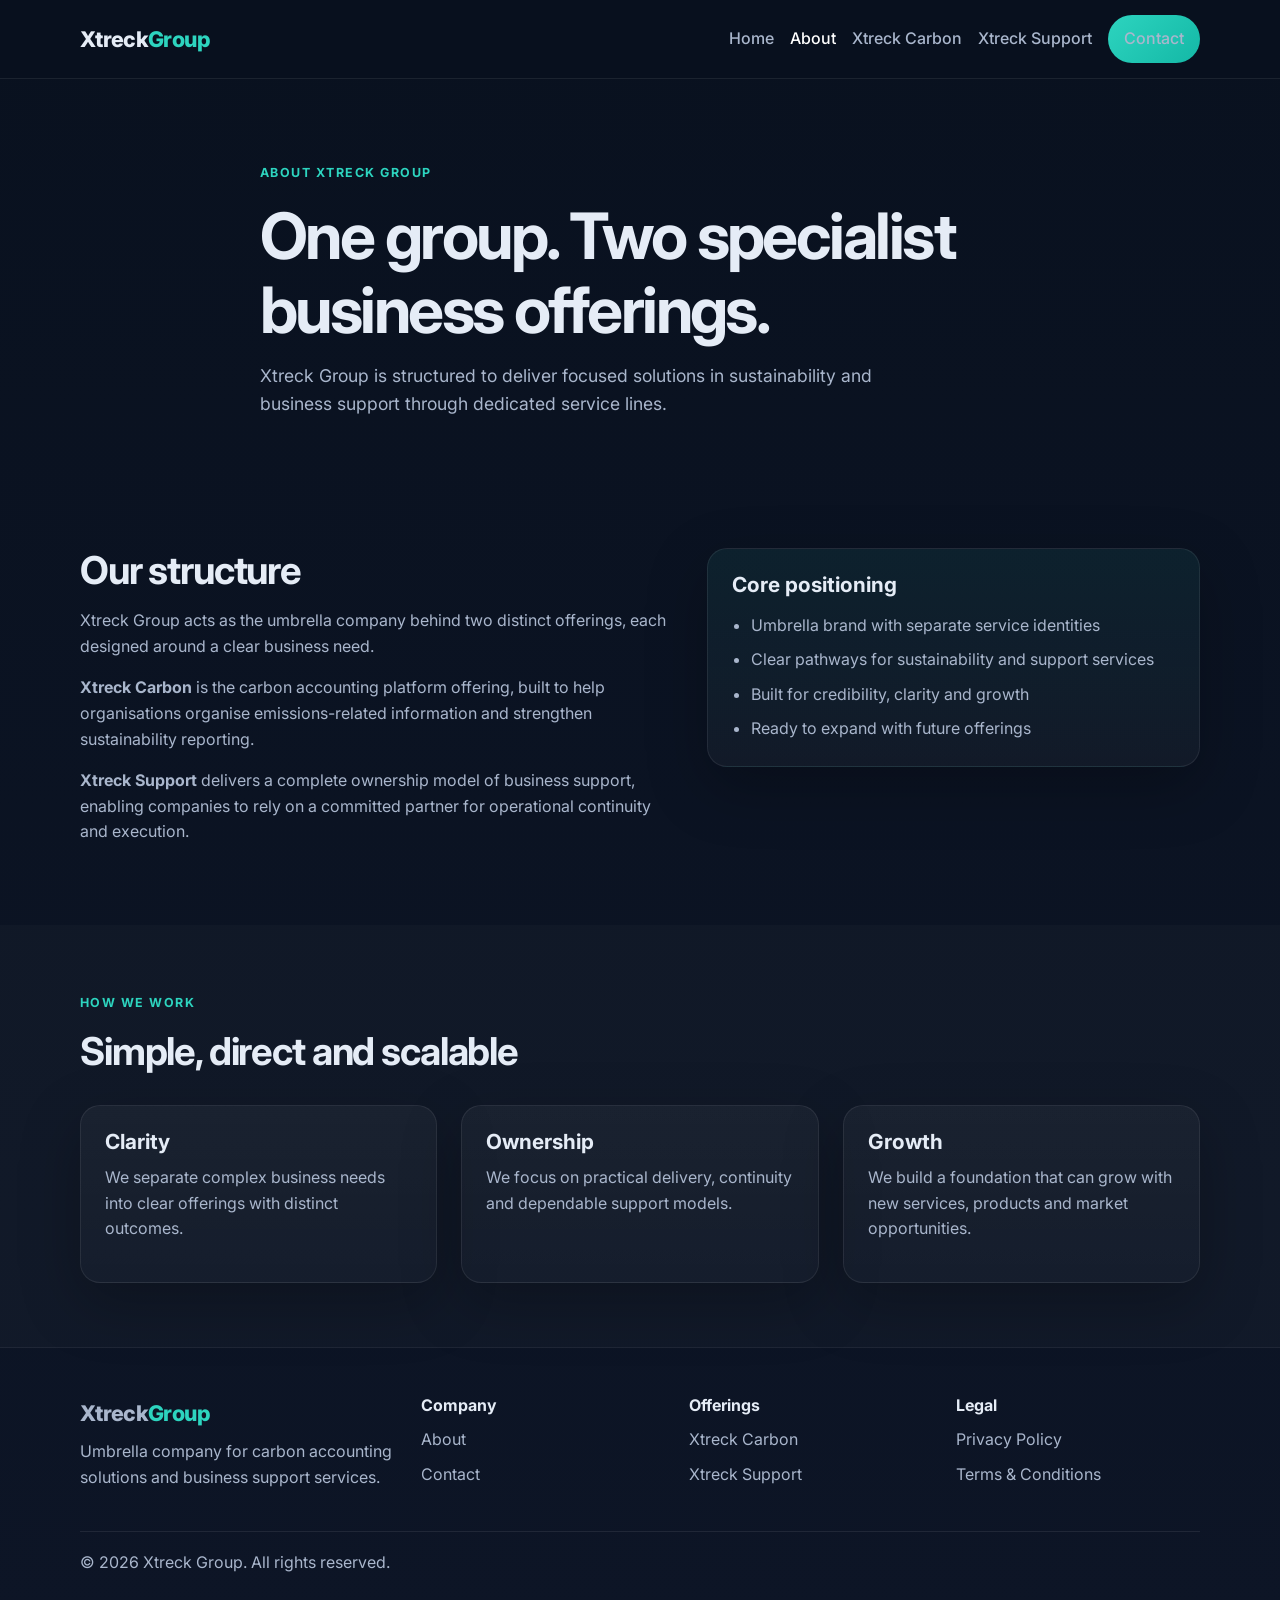
==== about.html @ dcf31a15 "Initial Commit" ====
<!DOCTYPE html>
<html lang="en">
<head>
  <meta charset="UTF-8" />
  <meta name="viewport" content="width=device-width, initial-scale=1.0" />
  <title>About | Xtreck Group</title>
  <meta name="description" content="Learn about Xtreck Group and its two specialist offerings: Xtreck Carbon and Xtreck Support." />
  <link rel="preconnect" href="https://fonts.googleapis.com">
  <link rel="preconnect" href="https://fonts.gstatic.com" crossorigin>
  <link href="https://fonts.googleapis.com/css2?family=Inter:wght@400;500;600;700;800&display=swap" rel="stylesheet">
  <link rel="stylesheet" href="assets/css/style.css" />
</head>
<body>
  <header class="site-header">
    <div class="container nav-wrap">
      <a class="logo" href="index.html">Xtreck<span>Group</span></a>
      <button class="nav-toggle" aria-label="Open menu">☰</button>
      <nav class="site-nav">
        <a href="index.html">Home</a>
        <a href="about.html" class="active">About</a>
        <a href="xtreck-carbon.html">Xtreck Carbon</a>
        <a href="xtreck-support.html">Xtreck Support</a>
        <a href="contact.html" class="btn btn-sm">Contact</a>
      </nav>
    </div>
  </header>

  <main>
    <section class="page-hero">
      <div class="container narrow">
        <p class="eyebrow">About Xtreck Group</p>
        <h1>One group. Two specialist business offerings.</h1>
        <p class="lead">Xtreck Group is structured to deliver focused solutions in sustainability and business support through dedicated service lines.</p>
      </div>
    </section>

    <section class="section">
      <div class="container grid-2">
        <div>
          <h2>Our structure</h2>
          <p>Xtreck Group acts as the umbrella company behind two distinct offerings, each designed around a clear business need.</p>
          <p><strong>Xtreck Carbon</strong> is the carbon accounting platform offering, built to help organisations organise emissions-related information and strengthen sustainability reporting.</p>
          <p><strong>Xtreck Support</strong> delivers a complete ownership model of business support, enabling companies to rely on a committed partner for operational continuity and execution.</p>
        </div>
        <div class="card soft-card">
          <h3>Core positioning</h3>
          <ul>
            <li>Umbrella brand with separate service identities</li>
            <li>Clear pathways for sustainability and support services</li>
            <li>Built for credibility, clarity and growth</li>
            <li>Ready to expand with future offerings</li>
          </ul>
        </div>
      </div>
    </section>

    <section class="section section-alt">
      <div class="container">
        <div class="section-head">
          <p class="eyebrow">How we work</p>
          <h2>Simple, direct and scalable</h2>
        </div>
        <div class="cards three-up">
          <article class="card small-card">
            <h3>Clarity</h3>
            <p>We separate complex business needs into clear offerings with distinct outcomes.</p>
          </article>
          <article class="card small-card">
            <h3>Ownership</h3>
            <p>We focus on practical delivery, continuity and dependable support models.</p>
          </article>
          <article class="card small-card">
            <h3>Growth</h3>
            <p>We build a foundation that can grow with new services, products and market opportunities.</p>
          </article>
        </div>
      </div>
    </section>
  </main>

  <footer class="site-footer">
    <div class="container footer-grid">
      <div>
        <a class="logo footer-logo" href="index.html">Xtreck<span>Group</span></a>
        <p>Umbrella company for carbon accounting solutions and business support services.</p>
      </div>
      <div>
        <h4>Company</h4>
        <a href="about.html">About</a>
        <a href="contact.html">Contact</a>
      </div>
      <div>
        <h4>Offerings</h4>
        <a href="xtreck-carbon.html">Xtreck Carbon</a>
        <a href="xtreck-support.html">Xtreck Support</a>
      </div>
      <div>
        <h4>Legal</h4>
        <a href="privacy.html">Privacy Policy</a>
        <a href="terms.html">Terms &amp; Conditions</a>
      </div>
    </div>
    <div class="container footer-bottom">
      <p>© 2026 Xtreck Group. All rights reserved.</p>
    </div>
  </footer>

  <script src="assets/js/main.js"></script>
</body>
</html>
---- assets/css/style.css ----
:root {
  --bg: #0b1120;
  --bg-soft: #101827;
  --panel: #111a2e;
  --panel-2: #16233d;
  --text: #e5ecf6;
  --muted: #a9b6cc;
  --line: rgba(255,255,255,0.08);
  --brand: #2dd4bf;
  --brand-dark: #14b8a6;
  --white: #ffffff;
  --shadow: 0 20px 60px rgba(0, 0, 0, 0.25);
  --radius: 20px;
}

* { box-sizing: border-box; }
html { scroll-behavior: smooth; }
body {
  margin: 0;
  font-family: 'Inter', sans-serif;
  background: linear-gradient(180deg, #09111f 0%, #0d1526 100%);
  color: var(--text);
  line-height: 1.6;
}

a { color: inherit; text-decoration: none; }
img { max-width: 100%; display: block; }

.container {
  width: min(1120px, calc(100% - 2rem));
  margin: 0 auto;
}

.narrow { max-width: 760px; }

.site-header {
  position: sticky;
  top: 0;
  z-index: 10;
  backdrop-filter: blur(14px);
  background: rgba(9, 17, 31, 0.8);
  border-bottom: 1px solid var(--line);
}

.nav-wrap {
  display: flex;
  align-items: center;
  justify-content: space-between;
  gap: 1rem;
  min-height: 78px;
}

.logo {
  font-size: 1.35rem;
  font-weight: 800;
  letter-spacing: -0.03em;
}

.logo span { color: var(--brand); }

.site-nav {
  display: flex;
  align-items: center;
  gap: 1rem;
}

.site-nav a {
  color: var(--muted);
  font-weight: 500;
}

.site-nav a:hover,
.site-nav a.active { color: var(--white); }

.nav-toggle {
  display: none;
  background: transparent;
  border: 1px solid var(--line);
  color: var(--white);
  border-radius: 10px;
  padding: 0.5rem 0.7rem;
}

.hero,
.page-hero {
  padding: 5rem 0 3rem;
}

.hero-grid {
  display: grid;
  grid-template-columns: 1.2fr 0.8fr;
  gap: 2rem;
  align-items: center;
}

.eyebrow {
  display: inline-block;
  margin: 0 0 1rem;
  color: var(--brand);
  text-transform: uppercase;
  letter-spacing: 0.12em;
  font-size: 0.78rem;
  font-weight: 700;
}

h1, h2, h3, h4 { line-height: 1.15; margin-top: 0; }
h1 { font-size: clamp(2.6rem, 5vw, 4.5rem); letter-spacing: -0.04em; margin-bottom: 1rem; }
h2 { font-size: clamp(1.8rem, 3vw, 2.8rem); letter-spacing: -0.03em; margin-bottom: 1rem; }
h3 { font-size: 1.3rem; margin-bottom: 0.7rem; }
p { margin-top: 0; color: var(--muted); }
.lead { font-size: 1.1rem; max-width: 62ch; }

.hero-card,
.cards,
.grid-2,
.footer-grid,
.cta-wrap { display: grid; gap: 1.5rem; }

.hero-card { grid-template-columns: 1fr; }
.metric-card,
.card {
  background: linear-gradient(180deg, rgba(255,255,255,0.04), rgba(255,255,255,0.02));
  border: 1px solid var(--line);
  border-radius: var(--radius);
  padding: 1.5rem;
  box-shadow: var(--shadow);
}

.metric-card span {
  color: var(--brand);
  font-size: 0.8rem;
  font-weight: 700;
  text-transform: uppercase;
  letter-spacing: 0.1em;
}

.section { padding: 4rem 0; }
.section-alt { background: rgba(255,255,255,0.02); }
.section-head { margin-bottom: 2rem; }
.section-head.narrow { max-width: 720px; }
.cards.two-up { grid-template-columns: repeat(2, minmax(0, 1fr)); }
.cards.three-up { grid-template-columns: repeat(3, minmax(0, 1fr)); }
.grid-2 { grid-template-columns: 1.1fr 0.9fr; align-items: start; }
.small-card { min-height: 100%; }
.soft-card { background: linear-gradient(180deg, rgba(45,212,191,0.08), rgba(255,255,255,0.03)); }
.form-card { padding: 2rem; }
.contact-side { margin-bottom: 1rem; }

ul { margin: 1rem 0 0; padding-left: 1.2rem; color: var(--muted); }
li + li { margin-top: 0.55rem; }

.hero-actions,
.cta-wrap {
  display: flex;
  flex-wrap: wrap;
  align-items: center;
  gap: 1rem;
}

.btn {
  display: inline-flex;
  align-items: center;
  justify-content: center;
  min-height: 48px;
  padding: 0.9rem 1.2rem;
  border-radius: 999px;
  background: linear-gradient(135deg, var(--brand), var(--brand-dark));
  color: #06221f;
  font-weight: 800;
  border: 0;
  cursor: pointer;
}

.btn:hover { transform: translateY(-1px); }
.btn-secondary {
  background: transparent;
  color: var(--white);
  border: 1px solid var(--line);
}
.btn-sm {
  min-height: 40px;
  padding: 0.7rem 1rem;
}

.text-link { color: var(--brand); font-weight: 700; }
.cta-band { border-top: 1px solid var(--line); border-bottom: 1px solid var(--line); }
.cta-wrap { justify-content: space-between; }

.contact-form {
  display: grid;
  gap: 1rem;
}

.contact-form label {
  display: grid;
  gap: 0.5rem;
  color: var(--white);
  font-weight: 600;
}

.contact-form input,
.contact-form select,
.contact-form textarea {
  width: 100%;
  border-radius: 14px;
  border: 1px solid var(--line);
  background: rgba(255,255,255,0.04);
  color: var(--white);
  padding: 0.9rem 1rem;
  font: inherit;
}

.form-note { font-size: 0.92rem; }
.legal-copy h2 { margin-top: 2rem; }

.site-footer {
  padding-top: 3rem;
  border-top: 1px solid var(--line);
}

.footer-grid {
  grid-template-columns: 1.3fr repeat(3, 1fr);
  padding-bottom: 2rem;
}

.footer-grid h4 {
  margin-bottom: 0.8rem;
  font-size: 1rem;
}

.footer-grid a,
.footer-grid p {
  display: block;
  color: var(--muted);
  margin-bottom: 0.55rem;
}

.footer-bottom {
  border-top: 1px solid var(--line);
  padding: 1.1rem 0 2rem;
}

.carbon-hero {
  background: radial-gradient(circle at top left, rgba(45,212,191,0.14), transparent 35%);
}

.support-hero {
  background: radial-gradient(circle at top right, rgba(96,165,250,0.12), transparent 35%);
}

@media (max-width: 900px) {
  .hero-grid,
  .cards.two-up,
  .cards.three-up,
  .grid-2,
  .footer-grid {
    grid-template-columns: 1fr;
  }

  .site-nav {
    position: absolute;
    left: 1rem;
    right: 1rem;
    top: 78px;
    display: none;
    flex-direction: column;
    align-items: stretch;
    padding: 1rem;
    background: rgba(9,17,31,0.98);
    border: 1px solid var(--line);
    border-radius: 18px;
  }

  .site-nav.open { display: flex; }
  .nav-toggle { display: inline-flex; }
}
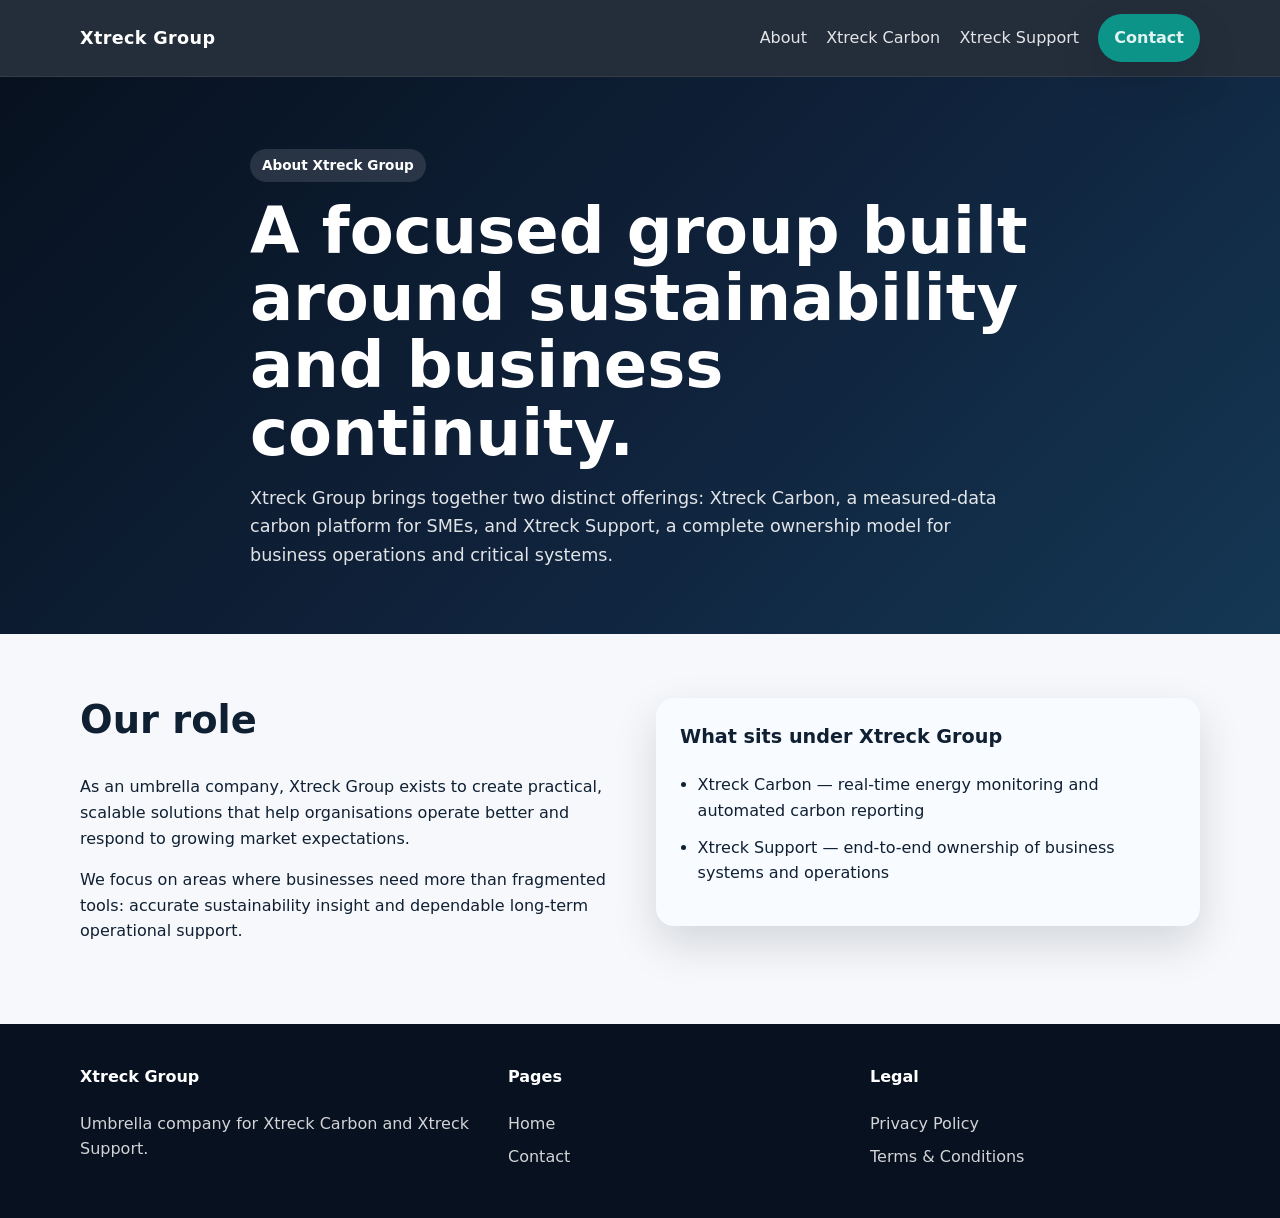
==== commit 2a83825f: "Specific to site" ====
--- a/about.html
+++ b/about.html
@@ -4,23 +4,19 @@
   <meta charset="UTF-8" />
   <meta name="viewport" content="width=device-width, initial-scale=1.0" />
   <title>About | Xtreck Group</title>
-  <meta name="description" content="Learn about Xtreck Group and its two specialist offerings: Xtreck Carbon and Xtreck Support." />
-  <link rel="preconnect" href="https://fonts.googleapis.com">
-  <link rel="preconnect" href="https://fonts.gstatic.com" crossorigin>
-  <link href="https://fonts.googleapis.com/css2?family=Inter:wght@400;500;600;700;800&display=swap" rel="stylesheet">
+  <meta name="description" content="Learn about Xtreck Group, the umbrella company behind Xtreck Carbon and Xtreck Support." />
   <link rel="stylesheet" href="assets/css/style.css" />
 </head>
 <body>
   <header class="site-header">
     <div class="container nav-wrap">
-      <a class="logo" href="index.html">Xtreck<span>Group</span></a>
-      <button class="nav-toggle" aria-label="Open menu">☰</button>
+      <a class="logo" href="index.html">Xtreck Group</a>
+      <button class="nav-toggle" aria-label="Open navigation">☰</button>
       <nav class="site-nav">
-        <a href="index.html">Home</a>
-        <a href="about.html" class="active">About</a>
+        <a href="about.html">About</a>
         <a href="xtreck-carbon.html">Xtreck Carbon</a>
         <a href="xtreck-support.html">Xtreck Support</a>
-        <a href="contact.html" class="btn btn-sm">Contact</a>
+        <a href="contact.html" class="btn btn-small">Contact</a>
       </nav>
     </div>
   </header>
@@ -28,51 +24,25 @@
   <main>
     <section class="page-hero">
       <div class="container narrow">
-        <p class="eyebrow">About Xtreck Group</p>
-        <h1>One group. Two specialist business offerings.</h1>
-        <p class="lead">Xtreck Group is structured to deliver focused solutions in sustainability and business support through dedicated service lines.</p>
+        <span class="eyebrow">About Xtreck Group</span>
+        <h1>A focused group built around sustainability and business continuity.</h1>
+        <p>Xtreck Group brings together two distinct offerings: Xtreck Carbon, a measured-data carbon platform for SMEs, and Xtreck Support, a complete ownership model for business operations and critical systems.</p>
       </div>
     </section>
 
     <section class="section">
-      <div class="container grid-2">
+      <div class="container two-col content-grid">
         <div>
-          <h2>Our structure</h2>
-          <p>Xtreck Group acts as the umbrella company behind two distinct offerings, each designed around a clear business need.</p>
-          <p><strong>Xtreck Carbon</strong> is the carbon accounting platform offering, built to help organisations organise emissions-related information and strengthen sustainability reporting.</p>
-          <p><strong>Xtreck Support</strong> delivers a complete ownership model of business support, enabling companies to rely on a committed partner for operational continuity and execution.</p>
+          <h2>Our role</h2>
+          <p>As an umbrella company, Xtreck Group exists to create practical, scalable solutions that help organisations operate better and respond to growing market expectations.</p>
+          <p>We focus on areas where businesses need more than fragmented tools: accurate sustainability insight and dependable long-term operational support.</p>
         </div>
-        <div class="card soft-card">
-          <h3>Core positioning</h3>
-          <ul>
-            <li>Umbrella brand with separate service identities</li>
-            <li>Clear pathways for sustainability and support services</li>
-            <li>Built for credibility, clarity and growth</li>
-            <li>Ready to expand with future offerings</li>
+        <div class="card soft">
+          <h3>What sits under Xtreck Group</h3>
+          <ul class="tick-list">
+            <li>Xtreck Carbon — real-time energy monitoring and automated carbon reporting</li>
+            <li>Xtreck Support — end-to-end ownership of business systems and operations</li>
           </ul>
-        </div>
-      </div>
-    </section>
-
-    <section class="section section-alt">
-      <div class="container">
-        <div class="section-head">
-          <p class="eyebrow">How we work</p>
-          <h2>Simple, direct and scalable</h2>
-        </div>
-        <div class="cards three-up">
-          <article class="card small-card">
-            <h3>Clarity</h3>
-            <p>We separate complex business needs into clear offerings with distinct outcomes.</p>
-          </article>
-          <article class="card small-card">
-            <h3>Ownership</h3>
-            <p>We focus on practical delivery, continuity and dependable support models.</p>
-          </article>
-          <article class="card small-card">
-            <h3>Growth</h3>
-            <p>We build a foundation that can grow with new services, products and market opportunities.</p>
-          </article>
         </div>
       </div>
     </section>
@@ -80,28 +50,9 @@
 
   <footer class="site-footer">
     <div class="container footer-grid">
-      <div>
-        <a class="logo footer-logo" href="index.html">Xtreck<span>Group</span></a>
-        <p>Umbrella company for carbon accounting solutions and business support services.</p>
-      </div>
-      <div>
-        <h4>Company</h4>
-        <a href="about.html">About</a>
-        <a href="contact.html">Contact</a>
-      </div>
-      <div>
-        <h4>Offerings</h4>
-        <a href="xtreck-carbon.html">Xtreck Carbon</a>
-        <a href="xtreck-support.html">Xtreck Support</a>
-      </div>
-      <div>
-        <h4>Legal</h4>
-        <a href="privacy.html">Privacy Policy</a>
-        <a href="terms.html">Terms &amp; Conditions</a>
-      </div>
-    </div>
-    <div class="container footer-bottom">
-      <p>© 2026 Xtreck Group. All rights reserved.</p>
+      <div><h4>Xtreck Group</h4><p>Umbrella company for Xtreck Carbon and Xtreck Support.</p></div>
+      <div><h4>Pages</h4><ul><li><a href="index.html">Home</a></li><li><a href="contact.html">Contact</a></li></ul></div>
+      <div><h4>Legal</h4><ul><li><a href="privacy.html">Privacy Policy</a></li><li><a href="terms.html">Terms &amp; Conditions</a></li></ul></div>
     </div>
   </footer>
 
--- a/assets/css/style.css
+++ b/assets/css/style.css
@@ -1,276 +1,110 @@
 :root {
-  --bg: #0b1120;
-  --bg-soft: #101827;
-  --panel: #111a2e;
-  --panel-2: #16233d;
-  --text: #e5ecf6;
-  --muted: #a9b6cc;
-  --line: rgba(255,255,255,0.08);
-  --brand: #2dd4bf;
-  --brand-dark: #14b8a6;
+  --bg: #07111f;
+  --bg-soft: #0f1b2d;
+  --card: #ffffff;
+  --text: #102033;
+  --muted: #5d6b7d;
+  --line: #dbe3ec;
+  --brand: #0d9488;
+  --brand-dark: #0b6f66;
+  --accent: #163252;
   --white: #ffffff;
-  --shadow: 0 20px 60px rgba(0, 0, 0, 0.25);
-  --radius: 20px;
+  --shadow: 0 18px 45px rgba(7, 17, 31, 0.14);
+  --radius: 18px;
+  --container: 1120px;
 }
-
 * { box-sizing: border-box; }
 html { scroll-behavior: smooth; }
 body {
   margin: 0;
-  font-family: 'Inter', sans-serif;
-  background: linear-gradient(180deg, #09111f 0%, #0d1526 100%);
+  font-family: Inter, ui-sans-serif, system-ui, -apple-system, BlinkMacSystemFont, "Segoe UI", sans-serif;
   color: var(--text);
+  background: #f6f8fb;
   line-height: 1.6;
 }
-
 a { color: inherit; text-decoration: none; }
-img { max-width: 100%; display: block; }
-
-.container {
-  width: min(1120px, calc(100% - 2rem));
-  margin: 0 auto;
+.container { width: min(var(--container), calc(100% - 2rem)); margin: 0 auto; }
+.narrow { max-width: 780px; }
+.centered { text-align: center; }
+.site-header {
+  position: sticky; top: 0; z-index: 50;
+  backdrop-filter: blur(12px);
+  background: rgba(7, 17, 31, 0.88);
+  border-bottom: 1px solid rgba(255,255,255,0.08);
 }
-
-.narrow { max-width: 760px; }
-
-.site-header {
-  position: sticky;
-  top: 0;
-  z-index: 10;
-  backdrop-filter: blur(14px);
-  background: rgba(9, 17, 31, 0.8);
-  border-bottom: 1px solid var(--line);
+.nav-wrap { display: flex; align-items: center; justify-content: space-between; min-height: 76px; }
+.logo { color: var(--white); font-weight: 800; font-size: 1.1rem; letter-spacing: 0.02em; }
+.site-nav { display: flex; gap: 1.2rem; align-items: center; }
+.site-nav a { color: rgba(255,255,255,0.88); }
+.nav-toggle { display: none; background: none; border: 0; color: white; font-size: 1.5rem; }
+.hero, .page-hero {
+  background: linear-gradient(135deg, #07111f 0%, #10233c 55%, #143754 100%);
+  color: var(--white);
 }
-
-.nav-wrap {
-  display: flex;
-  align-items: center;
-  justify-content: space-between;
-  gap: 1rem;
-  min-height: 78px;
+.hero { padding: 5rem 0 4rem; }
+.page-hero { padding: 4.5rem 0 3rem; }
+.accent-carbon { background: linear-gradient(135deg, #07111f 0%, #10334a 52%, #0d9488 100%); }
+.accent-support { background: linear-gradient(135deg, #07111f 0%, #1a2740 52%, #38537b 100%); }
+.hero-grid { display: grid; grid-template-columns: 1.25fr 0.85fr; gap: 2rem; align-items: center; }
+.eyebrow {
+  display: inline-block; margin-bottom: 1rem; padding: 0.35rem 0.75rem;
+  border-radius: 999px; background: rgba(255,255,255,0.12); font-size: 0.85rem; font-weight: 700;
 }
-
-.logo {
-  font-size: 1.35rem;
-  font-weight: 800;
-  letter-spacing: -0.03em;
+h1 { margin: 0 0 1rem; font-size: clamp(2.2rem, 5vw, 4rem); line-height: 1.05; }
+h2 { margin-top: 0; font-size: clamp(1.8rem, 3vw, 2.5rem); line-height: 1.15; }
+h3 { margin-top: 0; font-size: 1.2rem; }
+.lead, .section-intro { font-size: 1.1rem; color: rgba(255,255,255,0.85); }
+.page-hero p { color: rgba(255,255,255,0.88); font-size: 1.1rem; }
+.hero-actions { display: flex; flex-wrap: wrap; gap: 1rem; margin-top: 1.75rem; }
+.btn {
+  display: inline-flex; align-items: center; justify-content: center;
+  padding: 0.95rem 1.35rem; border-radius: 999px; border: 0;
+  background: var(--brand); color: var(--white); font-weight: 700; box-shadow: var(--shadow);
 }
-
-.logo span { color: var(--brand); }
-
-.site-nav {
-  display: flex;
-  align-items: center;
-  gap: 1rem;
+.btn:hover { background: var(--brand-dark); }
+.btn-secondary { background: rgba(255,255,255,0.12); color: var(--white); box-shadow: none; border: 1px solid rgba(255,255,255,0.18); }
+.btn-light { background: var(--white); color: var(--bg); }
+.btn-small { padding: 0.7rem 1rem; }
+.hero-card, .card, .mini-card, .stat-card {
+  background: var(--card); color: var(--text); border-radius: var(--radius); box-shadow: var(--shadow);
 }
-
-.site-nav a {
-  color: var(--muted);
-  font-weight: 500;
+.hero-card { padding: 1.25rem; }
+.stat-card { padding: 1.25rem; margin-bottom: 1rem; background: #eff6ff; }
+.feature-list.compact { display: grid; gap: 0.85rem; }
+.feature-list.compact div { padding: 1rem; border-radius: 14px; background: #f6f8fb; }
+.feature-list span { display: block; color: var(--muted); font-size: 0.95rem; }
+.section { padding: 4rem 0; }
+.section.alt { background: #eef3f8; }
+.cards { display: grid; gap: 1.4rem; }
+.two-up { grid-template-columns: repeat(2, minmax(0, 1fr)); }
+.grid-3 { display: grid; grid-template-columns: repeat(3, minmax(0, 1fr)); gap: 1.25rem; }
+.grid-4 { grid-template-columns: repeat(4, minmax(0, 1fr)); }
+.card, .mini-card { padding: 1.5rem; }
+.soft { background: #f8fbff; }
+.text-link { color: var(--brand-dark); font-weight: 700; }
+.content-grid { align-items: start; }
+.two-col { display: grid; grid-template-columns: repeat(2, minmax(0, 1fr)); gap: 2rem; }
+.tick-list { padding-left: 1.1rem; }
+.tick-list li { margin-bottom: 0.7rem; }
+.cta-band { background: linear-gradient(135deg, #0d9488 0%, #0f766e 100%); color: white; }
+.cta-band-inner { display: flex; justify-content: space-between; gap: 1rem; align-items: center; }
+.contact-form { display: grid; gap: 0.7rem; }
+.contact-form input, .contact-form textarea {
+  width: 100%; padding: 0.95rem 1rem; border: 1px solid var(--line); border-radius: 14px; font: inherit;
 }
-
-.site-nav a:hover,
-.site-nav a.active { color: var(--white); }
-
-.nav-toggle {
-  display: none;
-  background: transparent;
-  border: 1px solid var(--line);
-  color: var(--white);
-  border-radius: 10px;
-  padding: 0.5rem 0.7rem;
-}
-
-.hero,
-.page-hero {
-  padding: 5rem 0 3rem;
-}
-
-.hero-grid {
-  display: grid;
-  grid-template-columns: 1.2fr 0.8fr;
-  gap: 2rem;
-  align-items: center;
-}
-
-.eyebrow {
-  display: inline-block;
-  margin: 0 0 1rem;
-  color: var(--brand);
-  text-transform: uppercase;
-  letter-spacing: 0.12em;
-  font-size: 0.78rem;
-  font-weight: 700;
-}
-
-h1, h2, h3, h4 { line-height: 1.15; margin-top: 0; }
-h1 { font-size: clamp(2.6rem, 5vw, 4.5rem); letter-spacing: -0.04em; margin-bottom: 1rem; }
-h2 { font-size: clamp(1.8rem, 3vw, 2.8rem); letter-spacing: -0.03em; margin-bottom: 1rem; }
-h3 { font-size: 1.3rem; margin-bottom: 0.7rem; }
-p { margin-top: 0; color: var(--muted); }
-.lead { font-size: 1.1rem; max-width: 62ch; }
-
-.hero-card,
-.cards,
-.grid-2,
-.footer-grid,
-.cta-wrap { display: grid; gap: 1.5rem; }
-
-.hero-card { grid-template-columns: 1fr; }
-.metric-card,
-.card {
-  background: linear-gradient(180deg, rgba(255,255,255,0.04), rgba(255,255,255,0.02));
-  border: 1px solid var(--line);
-  border-radius: var(--radius);
-  padding: 1.5rem;
-  box-shadow: var(--shadow);
-}
-
-.metric-card span {
-  color: var(--brand);
-  font-size: 0.8rem;
-  font-weight: 700;
-  text-transform: uppercase;
-  letter-spacing: 0.1em;
-}
-
-.section { padding: 4rem 0; }
-.section-alt { background: rgba(255,255,255,0.02); }
-.section-head { margin-bottom: 2rem; }
-.section-head.narrow { max-width: 720px; }
-.cards.two-up { grid-template-columns: repeat(2, minmax(0, 1fr)); }
-.cards.three-up { grid-template-columns: repeat(3, minmax(0, 1fr)); }
-.grid-2 { grid-template-columns: 1.1fr 0.9fr; align-items: start; }
-.small-card { min-height: 100%; }
-.soft-card { background: linear-gradient(180deg, rgba(45,212,191,0.08), rgba(255,255,255,0.03)); }
-.form-card { padding: 2rem; }
-.contact-side { margin-bottom: 1rem; }
-
-ul { margin: 1rem 0 0; padding-left: 1.2rem; color: var(--muted); }
-li + li { margin-top: 0.55rem; }
-
-.hero-actions,
-.cta-wrap {
-  display: flex;
-  flex-wrap: wrap;
-  align-items: center;
-  gap: 1rem;
-}
-
-.btn {
-  display: inline-flex;
-  align-items: center;
-  justify-content: center;
-  min-height: 48px;
-  padding: 0.9rem 1.2rem;
-  border-radius: 999px;
-  background: linear-gradient(135deg, var(--brand), var(--brand-dark));
-  color: #06221f;
-  font-weight: 800;
-  border: 0;
-  cursor: pointer;
-}
-
-.btn:hover { transform: translateY(-1px); }
-.btn-secondary {
-  background: transparent;
-  color: var(--white);
-  border: 1px solid var(--line);
-}
-.btn-sm {
-  min-height: 40px;
-  padding: 0.7rem 1rem;
-}
-
-.text-link { color: var(--brand); font-weight: 700; }
-.cta-band { border-top: 1px solid var(--line); border-bottom: 1px solid var(--line); }
-.cta-wrap { justify-content: space-between; }
-
-.contact-form {
-  display: grid;
-  gap: 1rem;
-}
-
-.contact-form label {
-  display: grid;
-  gap: 0.5rem;
-  color: var(--white);
-  font-weight: 600;
-}
-
-.contact-form input,
-.contact-form select,
-.contact-form textarea {
-  width: 100%;
-  border-radius: 14px;
-  border: 1px solid var(--line);
-  background: rgba(255,255,255,0.04);
-  color: var(--white);
-  padding: 0.9rem 1rem;
-  font: inherit;
-}
-
-.form-note { font-size: 0.92rem; }
-.legal-copy h2 { margin-top: 2rem; }
-
-.site-footer {
-  padding-top: 3rem;
-  border-top: 1px solid var(--line);
-}
-
-.footer-grid {
-  grid-template-columns: 1.3fr repeat(3, 1fr);
-  padding-bottom: 2rem;
-}
-
-.footer-grid h4 {
-  margin-bottom: 0.8rem;
-  font-size: 1rem;
-}
-
-.footer-grid a,
-.footer-grid p {
-  display: block;
-  color: var(--muted);
-  margin-bottom: 0.55rem;
-}
-
-.footer-bottom {
-  border-top: 1px solid var(--line);
-  padding: 1.1rem 0 2rem;
-}
-
-.carbon-hero {
-  background: radial-gradient(circle at top left, rgba(45,212,191,0.14), transparent 35%);
-}
-
-.support-hero {
-  background: radial-gradient(circle at top right, rgba(96,165,250,0.12), transparent 35%);
-}
+.form-note { color: var(--muted); font-size: 0.95rem; }
+.site-footer { background: var(--bg); color: rgba(255,255,255,0.82); padding: 2.5rem 0; }
+.footer-grid { display: grid; grid-template-columns: 1.2fr 1fr 1fr; gap: 2rem; }
+.site-footer h4 { color: white; margin-top: 0; }
+.site-footer ul { list-style: none; padding: 0; margin: 0; }
+.site-footer li { margin-bottom: 0.5rem; }
 
 @media (max-width: 900px) {
-  .hero-grid,
-  .cards.two-up,
-  .cards.three-up,
-  .grid-2,
-  .footer-grid {
-    grid-template-columns: 1fr;
+  .hero-grid, .two-up, .two-col, .grid-3, .grid-4, .footer-grid, .cta-band-inner { grid-template-columns: 1fr; display: grid; }
+  .site-nav {
+    display: none; position: absolute; top: 76px; right: 1rem; left: 1rem; padding: 1rem;
+    background: #0d1727; border-radius: 16px; border: 1px solid rgba(255,255,255,0.08); flex-direction: column; align-items: flex-start;
   }
-
-  .site-nav {
-    position: absolute;
-    left: 1rem;
-    right: 1rem;
-    top: 78px;
-    display: none;
-    flex-direction: column;
-    align-items: stretch;
-    padding: 1rem;
-    background: rgba(9,17,31,0.98);
-    border: 1px solid var(--line);
-    border-radius: 18px;
-  }
-
   .site-nav.open { display: flex; }
-  .nav-toggle { display: inline-flex; }
+  .nav-toggle { display: block; }
 }
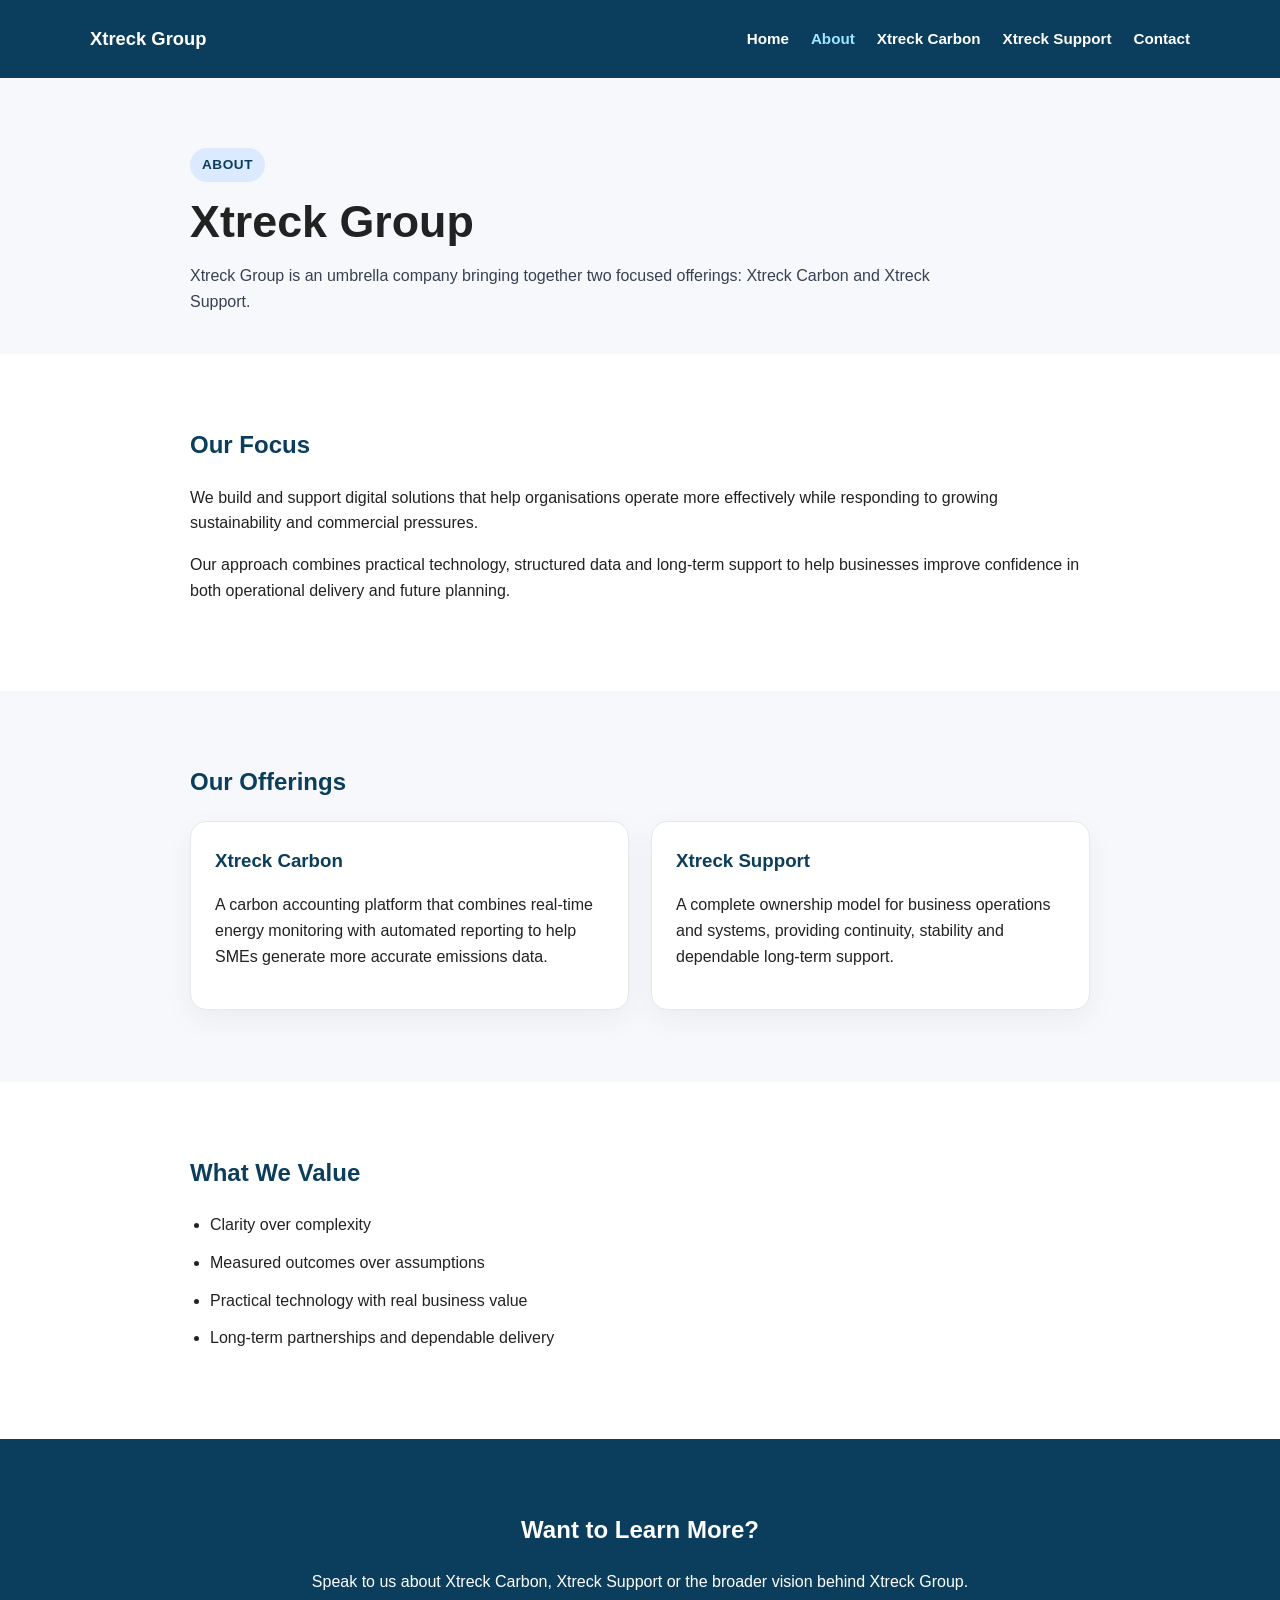
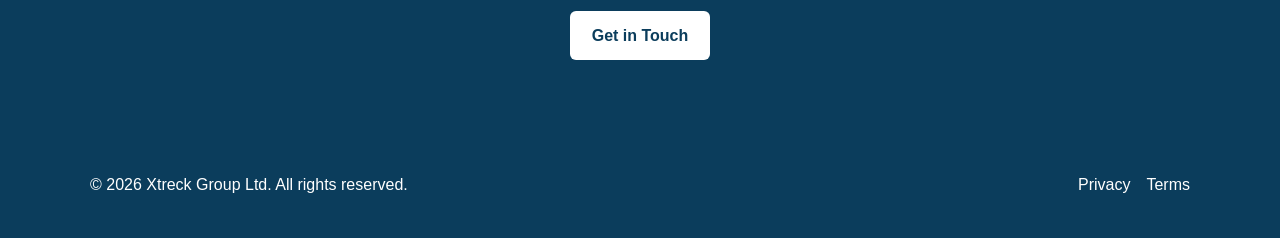
==== commit 56196900: "Basic pages" ====
--- a/about.html
+++ b/about.html
@@ -4,58 +4,110 @@
   <meta charset="UTF-8" />
   <meta name="viewport" content="width=device-width, initial-scale=1.0" />
   <title>About | Xtreck Group</title>
-  <meta name="description" content="Learn about Xtreck Group, the umbrella company behind Xtreck Carbon and Xtreck Support." />
+  <meta
+          name="description"
+          content="Learn about Xtreck Group and its two offerings: Xtreck Carbon and Xtreck Support."
+  />
   <link rel="stylesheet" href="assets/css/style.css" />
 </head>
 <body>
-  <header class="site-header">
-    <div class="container nav-wrap">
-      <a class="logo" href="index.html">Xtreck Group</a>
-      <button class="nav-toggle" aria-label="Open navigation">☰</button>
-      <nav class="site-nav">
-        <a href="about.html">About</a>
-        <a href="xtreck-carbon.html">Xtreck Carbon</a>
-        <a href="xtreck-support.html">Xtreck Support</a>
-        <a href="contact.html" class="btn btn-small">Contact</a>
-      </nav>
+<header class="site-header">
+  <div class="container header-inner">
+    <a href="index.html" class="logo">Xtreck Group</a>
+    <button class="nav-toggle" aria-label="Toggle navigation">☰</button>
+
+    <nav class="site-nav">
+      <a href="index.html">Home</a>
+      <a href="about.html" class="active">About</a>
+      <a href="xtreck-carbon.html">Xtreck Carbon</a>
+      <a href="xtreck-support.html">Xtreck Support</a>
+      <a href="contact.html">Contact</a>
+    </nav>
+  </div>
+</header>
+
+<main>
+  <section class="page-hero">
+    <div class="container narrow">
+      <span class="eyebrow dark">About</span>
+      <h1>Xtreck Group</h1>
+      <p>
+        Xtreck Group is an umbrella company bringing together two focused offerings:
+        Xtreck Carbon and Xtreck Support.
+      </p>
     </div>
-  </header>
+  </section>
 
-  <main>
-    <section class="page-hero">
-      <div class="container narrow">
-        <span class="eyebrow">About Xtreck Group</span>
-        <h1>A focused group built around sustainability and business continuity.</h1>
-        <p>Xtreck Group brings together two distinct offerings: Xtreck Carbon, a measured-data carbon platform for SMEs, and Xtreck Support, a complete ownership model for business operations and critical systems.</p>
-      </div>
-    </section>
+  <section class="section">
+    <div class="container narrow">
+      <h2>Our Focus</h2>
+      <p>
+        We build and support digital solutions that help organisations operate more effectively
+        while responding to growing sustainability and commercial pressures.
+      </p>
+      <p>
+        Our approach combines practical technology, structured data and long-term support to
+        help businesses improve confidence in both operational delivery and future planning.
+      </p>
+    </div>
+  </section>
 
-    <section class="section">
-      <div class="container two-col content-grid">
-        <div>
-          <h2>Our role</h2>
-          <p>As an umbrella company, Xtreck Group exists to create practical, scalable solutions that help organisations operate better and respond to growing market expectations.</p>
-          <p>We focus on areas where businesses need more than fragmented tools: accurate sustainability insight and dependable long-term operational support.</p>
+  <section class="section alt-section">
+    <div class="container narrow">
+      <h2>Our Offerings</h2>
+
+      <div class="feature-grid">
+        <div class="feature-card">
+          <h3>Xtreck Carbon</h3>
+          <p>
+            A carbon accounting platform that combines real-time energy monitoring with
+            automated reporting to help SMEs generate more accurate emissions data.
+          </p>
         </div>
-        <div class="card soft">
-          <h3>What sits under Xtreck Group</h3>
-          <ul class="tick-list">
-            <li>Xtreck Carbon — real-time energy monitoring and automated carbon reporting</li>
-            <li>Xtreck Support — end-to-end ownership of business systems and operations</li>
-          </ul>
+        <div class="feature-card">
+          <h3>Xtreck Support</h3>
+          <p>
+            A complete ownership model for business operations and systems, providing
+            continuity, stability and dependable long-term support.
+          </p>
         </div>
       </div>
-    </section>
-  </main>
+    </div>
+  </section>
 
-  <footer class="site-footer">
-    <div class="container footer-grid">
-      <div><h4>Xtreck Group</h4><p>Umbrella company for Xtreck Carbon and Xtreck Support.</p></div>
-      <div><h4>Pages</h4><ul><li><a href="index.html">Home</a></li><li><a href="contact.html">Contact</a></li></ul></div>
-      <div><h4>Legal</h4><ul><li><a href="privacy.html">Privacy Policy</a></li><li><a href="terms.html">Terms &amp; Conditions</a></li></ul></div>
+  <section class="section">
+    <div class="container narrow">
+      <h2>What We Value</h2>
+      <ul class="styled-list">
+        <li>Clarity over complexity</li>
+        <li>Measured outcomes over assumptions</li>
+        <li>Practical technology with real business value</li>
+        <li>Long-term partnerships and dependable delivery</li>
+      </ul>
     </div>
-  </footer>
+  </section>
 
-  <script src="assets/js/main.js"></script>
+  <section class="section cta-section">
+    <div class="container narrow text-center">
+      <h2>Want to Learn More?</h2>
+      <p>
+        Speak to us about Xtreck Carbon, Xtreck Support or the broader vision behind Xtreck Group.
+      </p>
+      <a class="btn btn-primary" href="contact.html">Get in Touch</a>
+    </div>
+  </section>
+</main>
+
+<footer class="site-footer">
+  <div class="container footer-inner">
+    <p>© 2026 Xtreck Group Ltd. All rights reserved.</p>
+    <div class="footer-links">
+      <a href="privacy.html">Privacy</a>
+      <a href="terms.html">Terms</a>
+    </div>
+  </div>
+</footer>
+
+<script src="assets/js/main.js"></script>
 </body>
-</html>
+</html>
--- a/assets/css/style.css
+++ b/assets/css/style.css
@@ -1,110 +1,363 @@
-:root {
-  --bg: #07111f;
-  --bg-soft: #0f1b2d;
-  --card: #ffffff;
-  --text: #102033;
-  --muted: #5d6b7d;
-  --line: #dbe3ec;
-  --brand: #0d9488;
-  --brand-dark: #0b6f66;
-  --accent: #163252;
-  --white: #ffffff;
-  --shadow: 0 18px 45px rgba(7, 17, 31, 0.14);
-  --radius: 18px;
-  --container: 1120px;
-}
-* { box-sizing: border-box; }
-html { scroll-behavior: smooth; }
+* {
+  box-sizing: border-box;
+}
+
+html {
+  scroll-behavior: smooth;
+}
+
 body {
   margin: 0;
-  font-family: Inter, ui-sans-serif, system-ui, -apple-system, BlinkMacSystemFont, "Segoe UI", sans-serif;
-  color: var(--text);
+  font-family: Arial, Helvetica, sans-serif;
+  line-height: 1.6;
+  color: #222;
+  background: #ffffff;
+}
+
+a {
+  color: inherit;
+  text-decoration: none;
+}
+
+img {
+  max-width: 100%;
+  display: block;
+}
+
+.container {
+  width: min(1100px, calc(100% - 40px));
+  margin: 0 auto;
+}
+
+.narrow {
+  max-width: 900px;
+}
+
+.site-header {
+  background: #0b3d5c;
+  color: #ffffff;
+  position: sticky;
+  top: 0;
+  z-index: 50;
+}
+
+.header-inner {
+  display: flex;
+  align-items: center;
+  justify-content: space-between;
+  min-height: 78px;
+  gap: 20px;
+}
+
+.logo {
+  font-size: 1.15rem;
+  font-weight: 700;
+}
+
+.site-nav {
+  display: flex;
+  align-items: center;
+  gap: 22px;
+}
+
+.site-nav a {
+  color: #ffffff;
+  font-weight: 700;
+  font-size: 0.95rem;
+}
+
+.site-nav a.active {
+  color: #9ee6ff;
+}
+
+.nav-toggle {
+  display: none;
+  border: 0;
+  background: transparent;
+  color: #ffffff;
+  font-size: 1.6rem;
+  cursor: pointer;
+}
+
+.hero {
+  padding: 90px 0 80px;
+  text-align: center;
+}
+
+.hero-home,
+.hero-carbon,
+.hero-support {
+  background: linear-gradient(135deg, #0b3d5c 0%, #0f5d7a 100%);
+  color: #ffffff;
+}
+
+.page-hero {
   background: #f6f8fb;
-  line-height: 1.6;
-}
-a { color: inherit; text-decoration: none; }
-.container { width: min(var(--container), calc(100% - 2rem)); margin: 0 auto; }
-.narrow { max-width: 780px; }
-.centered { text-align: center; }
-.site-header {
-  position: sticky; top: 0; z-index: 50;
-  backdrop-filter: blur(12px);
-  background: rgba(7, 17, 31, 0.88);
-  border-bottom: 1px solid rgba(255,255,255,0.08);
-}
-.nav-wrap { display: flex; align-items: center; justify-content: space-between; min-height: 76px; }
-.logo { color: var(--white); font-weight: 800; font-size: 1.1rem; letter-spacing: 0.02em; }
-.site-nav { display: flex; gap: 1.2rem; align-items: center; }
-.site-nav a { color: rgba(255,255,255,0.88); }
-.nav-toggle { display: none; background: none; border: 0; color: white; font-size: 1.5rem; }
-.hero, .page-hero {
-  background: linear-gradient(135deg, #07111f 0%, #10233c 55%, #143754 100%);
-  color: var(--white);
-}
-.hero { padding: 5rem 0 4rem; }
-.page-hero { padding: 4.5rem 0 3rem; }
-.accent-carbon { background: linear-gradient(135deg, #07111f 0%, #10334a 52%, #0d9488 100%); }
-.accent-support { background: linear-gradient(135deg, #07111f 0%, #1a2740 52%, #38537b 100%); }
-.hero-grid { display: grid; grid-template-columns: 1.25fr 0.85fr; gap: 2rem; align-items: center; }
+  padding: 70px 0 40px;
+}
+
 .eyebrow {
-  display: inline-block; margin-bottom: 1rem; padding: 0.35rem 0.75rem;
-  border-radius: 999px; background: rgba(255,255,255,0.12); font-size: 0.85rem; font-weight: 700;
-}
-h1 { margin: 0 0 1rem; font-size: clamp(2.2rem, 5vw, 4rem); line-height: 1.05; }
-h2 { margin-top: 0; font-size: clamp(1.8rem, 3vw, 2.5rem); line-height: 1.15; }
-h3 { margin-top: 0; font-size: 1.2rem; }
-.lead, .section-intro { font-size: 1.1rem; color: rgba(255,255,255,0.85); }
-.page-hero p { color: rgba(255,255,255,0.88); font-size: 1.1rem; }
-.hero-actions { display: flex; flex-wrap: wrap; gap: 1rem; margin-top: 1.75rem; }
+  display: inline-block;
+  margin-bottom: 14px;
+  padding: 6px 12px;
+  border-radius: 999px;
+  background: rgba(255, 255, 255, 0.14);
+  color: #ffffff;
+  font-size: 0.85rem;
+  font-weight: 700;
+  letter-spacing: 0.04em;
+  text-transform: uppercase;
+}
+
+.eyebrow.dark {
+  background: #dbeafe;
+  color: #0b3d5c;
+}
+
+.hero h1,
+.page-hero h1 {
+  margin: 0 0 16px;
+  font-size: 2.8rem;
+  line-height: 1.15;
+}
+
+.hero-text {
+  font-size: 1.15rem;
+  margin: 0 auto 12px;
+  max-width: 780px;
+}
+
+.hero-subtext {
+  max-width: 860px;
+  margin: 0 auto 26px;
+  color: rgba(255, 255, 255, 0.92);
+}
+
+.page-hero p {
+  max-width: 760px;
+  margin: 0;
+  color: #374151;
+}
+
+.hero-actions {
+  display: flex;
+  gap: 14px;
+  flex-wrap: wrap;
+  justify-content: center;
+}
+
 .btn {
-  display: inline-flex; align-items: center; justify-content: center;
-  padding: 0.95rem 1.35rem; border-radius: 999px; border: 0;
-  background: var(--brand); color: var(--white); font-weight: 700; box-shadow: var(--shadow);
-}
-.btn:hover { background: var(--brand-dark); }
-.btn-secondary { background: rgba(255,255,255,0.12); color: var(--white); box-shadow: none; border: 1px solid rgba(255,255,255,0.18); }
-.btn-light { background: var(--white); color: var(--bg); }
-.btn-small { padding: 0.7rem 1rem; }
-.hero-card, .card, .mini-card, .stat-card {
-  background: var(--card); color: var(--text); border-radius: var(--radius); box-shadow: var(--shadow);
-}
-.hero-card { padding: 1.25rem; }
-.stat-card { padding: 1.25rem; margin-bottom: 1rem; background: #eff6ff; }
-.feature-list.compact { display: grid; gap: 0.85rem; }
-.feature-list.compact div { padding: 1rem; border-radius: 14px; background: #f6f8fb; }
-.feature-list span { display: block; color: var(--muted); font-size: 0.95rem; }
-.section { padding: 4rem 0; }
-.section.alt { background: #eef3f8; }
-.cards { display: grid; gap: 1.4rem; }
-.two-up { grid-template-columns: repeat(2, minmax(0, 1fr)); }
-.grid-3 { display: grid; grid-template-columns: repeat(3, minmax(0, 1fr)); gap: 1.25rem; }
-.grid-4 { grid-template-columns: repeat(4, minmax(0, 1fr)); }
-.card, .mini-card { padding: 1.5rem; }
-.soft { background: #f8fbff; }
-.text-link { color: var(--brand-dark); font-weight: 700; }
-.content-grid { align-items: start; }
-.two-col { display: grid; grid-template-columns: repeat(2, minmax(0, 1fr)); gap: 2rem; }
-.tick-list { padding-left: 1.1rem; }
-.tick-list li { margin-bottom: 0.7rem; }
-.cta-band { background: linear-gradient(135deg, #0d9488 0%, #0f766e 100%); color: white; }
-.cta-band-inner { display: flex; justify-content: space-between; gap: 1rem; align-items: center; }
-.contact-form { display: grid; gap: 0.7rem; }
-.contact-form input, .contact-form textarea {
-  width: 100%; padding: 0.95rem 1rem; border: 1px solid var(--line); border-radius: 14px; font: inherit;
-}
-.form-note { color: var(--muted); font-size: 0.95rem; }
-.site-footer { background: var(--bg); color: rgba(255,255,255,0.82); padding: 2.5rem 0; }
-.footer-grid { display: grid; grid-template-columns: 1.2fr 1fr 1fr; gap: 2rem; }
-.site-footer h4 { color: white; margin-top: 0; }
-.site-footer ul { list-style: none; padding: 0; margin: 0; }
-.site-footer li { margin-bottom: 0.5rem; }
+  display: inline-block;
+  padding: 12px 22px;
+  border-radius: 6px;
+  font-weight: 700;
+  transition: 0.2s ease;
+}
+
+.btn-primary {
+  background: #ffffff;
+  color: #0b3d5c;
+}
+
+.btn-primary:hover {
+  opacity: 0.92;
+}
+
+.btn-secondary {
+  background: transparent;
+  color: #ffffff;
+  border: 1px solid rgba(255, 255, 255, 0.45);
+}
+
+.btn-secondary:hover {
+  background: rgba(255, 255, 255, 0.08);
+}
+
+.text-link {
+  display: inline-block;
+  margin-top: 10px;
+  color: #0b3d5c;
+  font-weight: 700;
+}
+
+.section {
+  padding: 72px 0;
+}
+
+.alt-section {
+  background: #f6f8fb;
+}
+
+.section-heading {
+  margin-bottom: 28px;
+}
+
+.section-heading h2,
+.section h2,
+.legal-copy h2 {
+  margin-top: 0;
+  color: #0b3d5c;
+}
+
+.feature-grid,
+.steps-grid,
+.contact-grid {
+  display: grid;
+  gap: 22px;
+}
+
+.feature-grid {
+  grid-template-columns: repeat(2, minmax(0, 1fr));
+}
+
+.steps-grid {
+  grid-template-columns: repeat(3, minmax(0, 1fr));
+}
+
+.contact-grid {
+  grid-template-columns: 1fr 1fr;
+  align-items: start;
+}
+
+.feature-card,
+.step-card,
+.contact-card {
+  background: #ffffff;
+  border: 1px solid #e5e7eb;
+  border-radius: 16px;
+  padding: 24px;
+  box-shadow: 0 10px 30px rgba(15, 23, 42, 0.05);
+}
+
+.feature-card h3,
+.step-card h3 {
+  margin-top: 0;
+  margin-bottom: 10px;
+  color: #0b3d5c;
+}
+
+.step-number {
+  display: inline-block;
+  margin-bottom: 12px;
+  font-weight: 700;
+  color: #0b3d5c;
+  font-size: 0.9rem;
+  letter-spacing: 0.08em;
+}
+
+.styled-list {
+  padding-left: 20px;
+}
+
+.styled-list li {
+  margin-bottom: 12px;
+}
+
+.contact-form {
+  display: grid;
+  gap: 12px;
+}
+
+.contact-form label {
+  font-weight: 700;
+  color: #0b3d5c;
+}
+
+.contact-form input,
+.contact-form select,
+.contact-form textarea {
+  width: 100%;
+  padding: 12px 14px;
+  border: 1px solid #d1d5db;
+  border-radius: 8px;
+  font: inherit;
+  background: #ffffff;
+}
+
+.contact-form textarea {
+  resize: vertical;
+}
+
+.cta-section {
+  background: #0b3d5c;
+  color: #ffffff;
+}
+
+.cta-section h2,
+.cta-section p {
+  color: #ffffff;
+}
+
+.text-center {
+  text-align: center;
+}
+
+.site-footer {
+  background: #0b3d5c;
+  color: #ffffff;
+  padding: 24px 0;
+}
+
+.footer-inner {
+  display: flex;
+  justify-content: space-between;
+  align-items: center;
+  gap: 16px;
+  flex-wrap: wrap;
+}
+
+.footer-links {
+  display: flex;
+  gap: 16px;
+}
+
+.legal-copy p {
+  margin-bottom: 18px;
+}
 
 @media (max-width: 900px) {
-  .hero-grid, .two-up, .two-col, .grid-3, .grid-4, .footer-grid, .cta-band-inner { grid-template-columns: 1fr; display: grid; }
+  .feature-grid,
+  .steps-grid,
+  .contact-grid {
+    grid-template-columns: 1fr;
+  }
+}
+
+@media (max-width: 768px) {
+  .nav-toggle {
+    display: block;
+  }
+
   .site-nav {
-    display: none; position: absolute; top: 76px; right: 1rem; left: 1rem; padding: 1rem;
-    background: #0d1727; border-radius: 16px; border: 1px solid rgba(255,255,255,0.08); flex-direction: column; align-items: flex-start;
-  }
-  .site-nav.open { display: flex; }
-  .nav-toggle { display: block; }
-}
+    display: none;
+    position: absolute;
+    top: 78px;
+    right: 20px;
+    left: 20px;
+    background: #0b3d5c;
+    flex-direction: column;
+    align-items: flex-start;
+    padding: 18px;
+    border-radius: 12px;
+    box-shadow: 0 10px 30px rgba(0, 0, 0, 0.2);
+  }
+
+  .site-nav.open {
+    display: flex;
+  }
+
+  .hero,
+  .page-hero {
+    padding-top: 60px;
+    padding-bottom: 50px;
+  }
+
+  .hero h1,
+  .page-hero h1 {
+    font-size: 2rem;
+  }
+
+  .container {
+    width: min(100% - 24px, 1100px);
+  }
+}
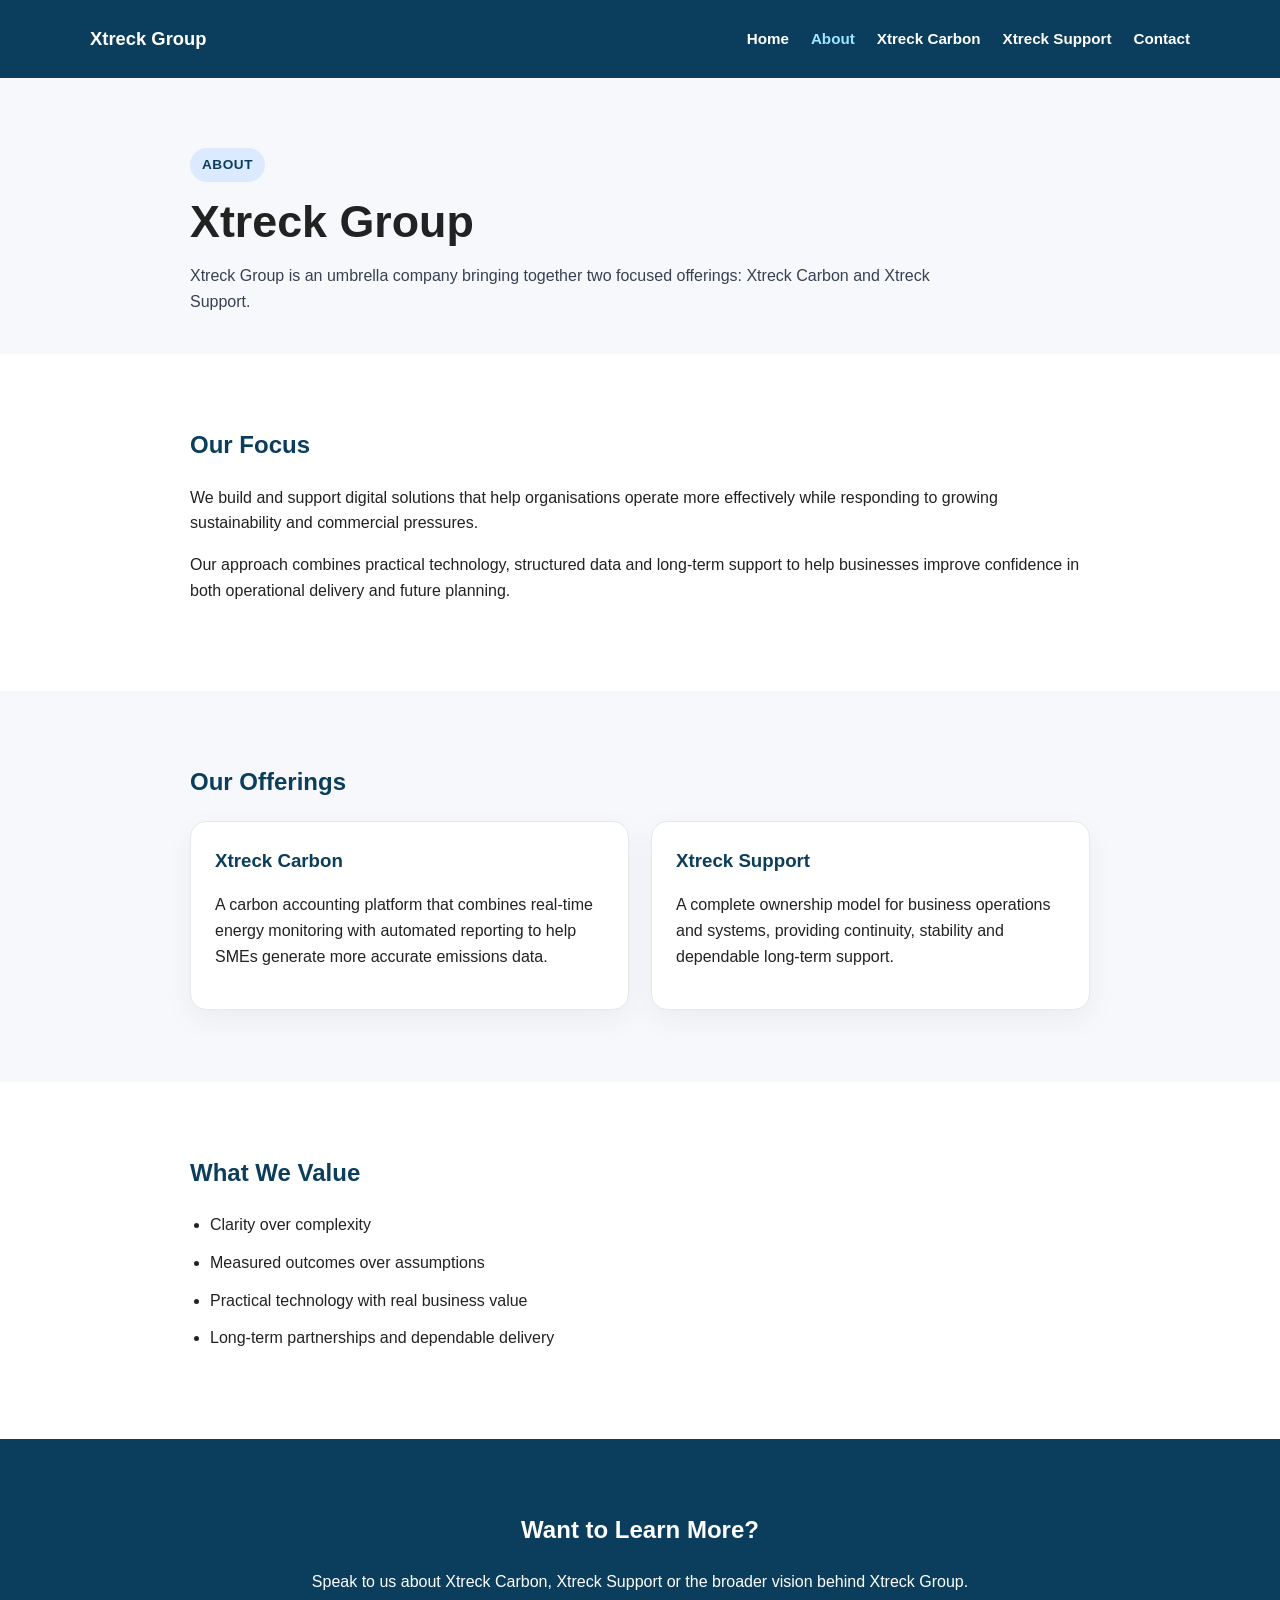
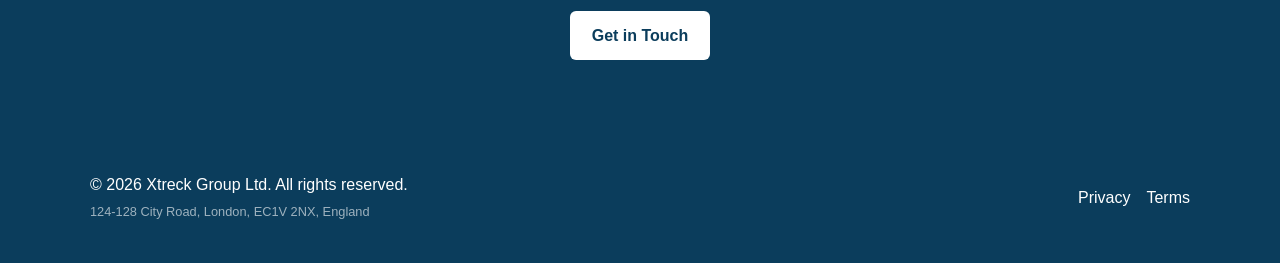
==== commit 00df5e08: "Add Testimonial" ====
--- a/about.html
+++ b/about.html
@@ -100,7 +100,8 @@
 
 <footer class="site-footer">
   <div class="container footer-inner">
-    <p>© 2026 Xtreck Group Ltd. All rights reserved.</p>
+    <p>© 2026 Xtreck Group Ltd. All rights reserved.<br />
+      <small>124-128 City Road, London, EC1V 2NX, England</small></p>
     <div class="footer-links">
       <a href="privacy.html">Privacy</a>
       <a href="terms.html">Terms</a>
--- a/assets/css/style.css
+++ b/assets/css/style.css
@@ -311,8 +311,63 @@
   gap: 16px;
 }
 
+.site-footer small {
+  font-size: 0.8rem;
+  opacity: 0.6;
+}
+
 .legal-copy p {
   margin-bottom: 18px;
+}
+
+/* Testimonial */
+blockquote {
+  margin: 24px auto 0;
+  max-width: 640px;
+  border-left: 4px solid #0b3d5c;
+  padding: 20px 28px;
+  background: #ffffff;
+  border-radius: 0 12px 12px 0;
+  box-shadow: 0 10px 30px rgba(15, 23, 42, 0.05);
+}
+
+blockquote {
+  text-align: left;
+}
+
+blockquote p {
+  font-style: italic;
+  font-size: 1.05rem;
+  line-height: 1.8;
+  color: #374151;
+  margin: 0 0 14px;
+}
+
+blockquote p::before {
+  content: '\201C';
+  font-size: 2rem;
+  color: #0b3d5c;
+  opacity: 0.15;
+  line-height: 0;
+  vertical-align: -0.45em;
+  margin-right: 4px;
+}
+
+blockquote cite {
+  display: block;
+  font-style: normal;
+  font-weight: 700;
+  font-size: 0.9rem;
+  color: #0b3d5c;
+}
+
+blockquote cite a {
+  color: #0f5d7a;
+  text-decoration: underline;
+}
+
+blockquote cite a:hover {
+  opacity: 0.8;
 }
 
 @media (max-width: 900px) {
